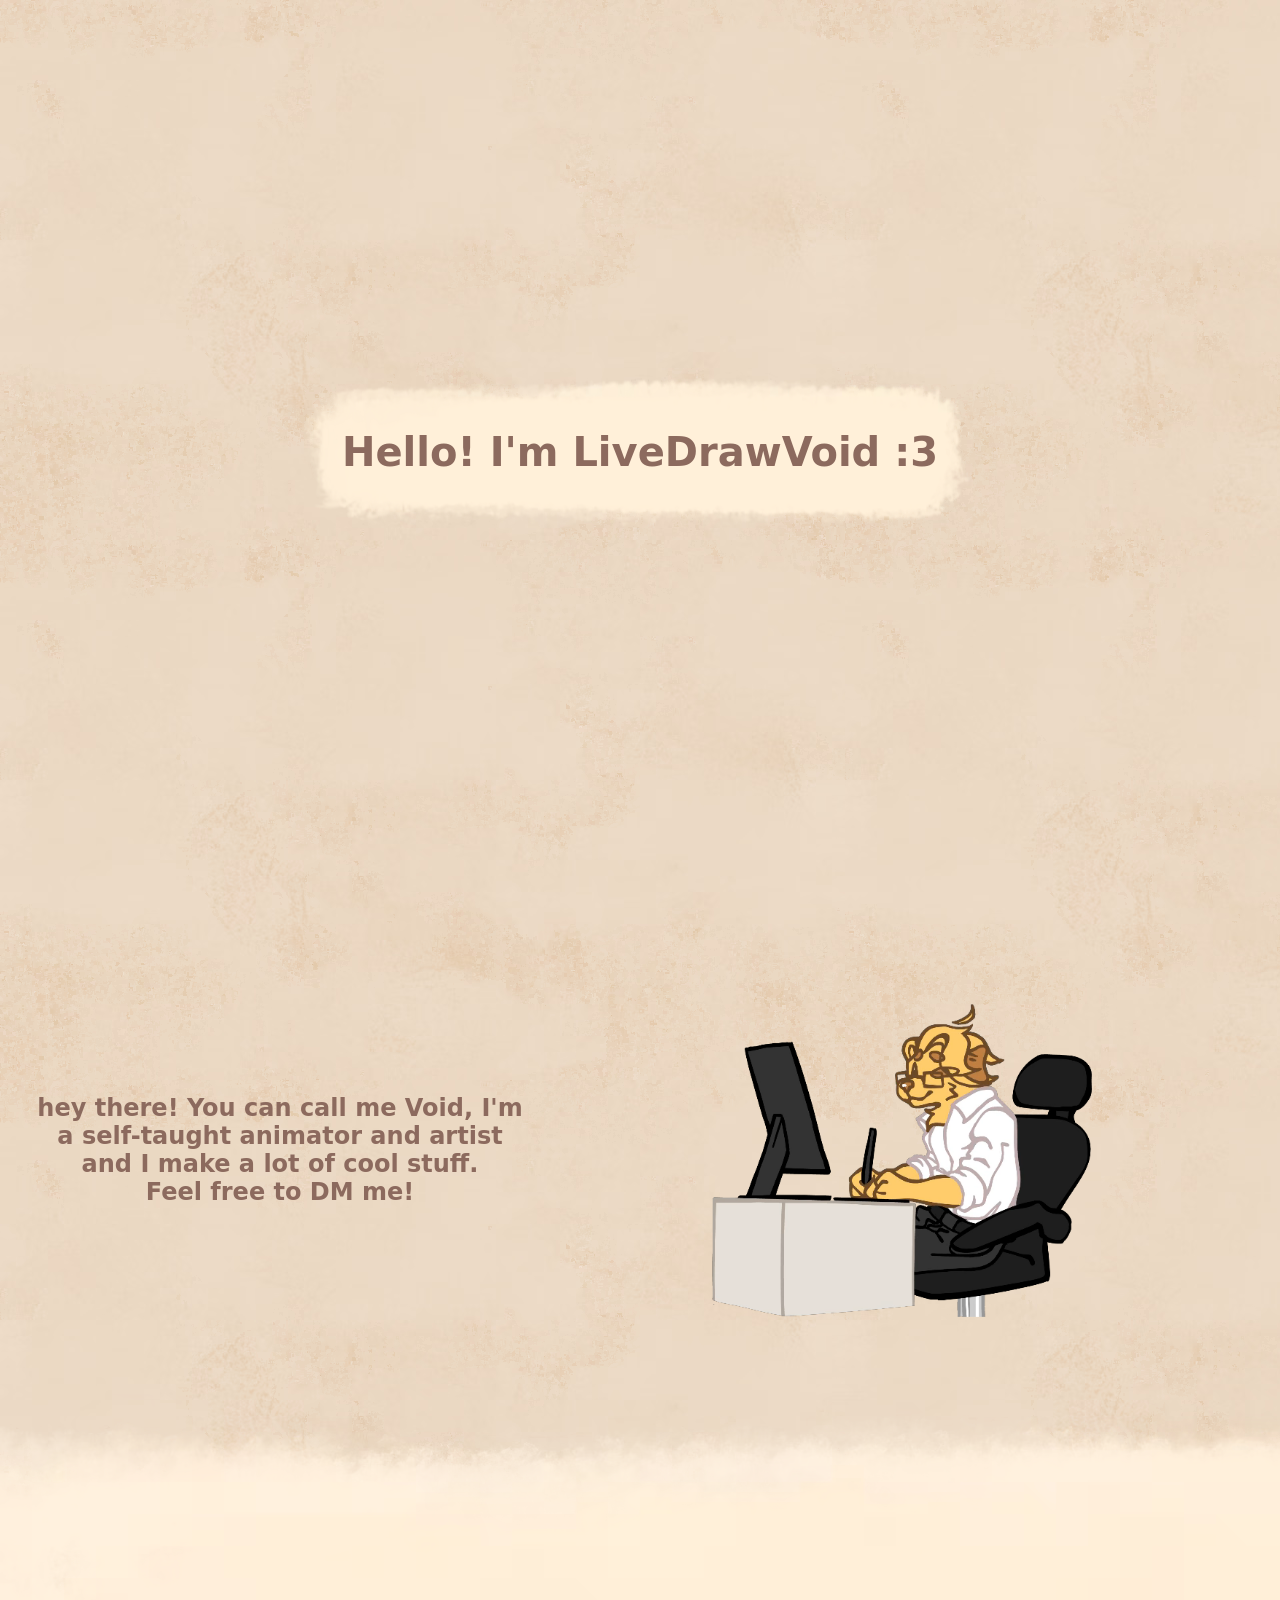
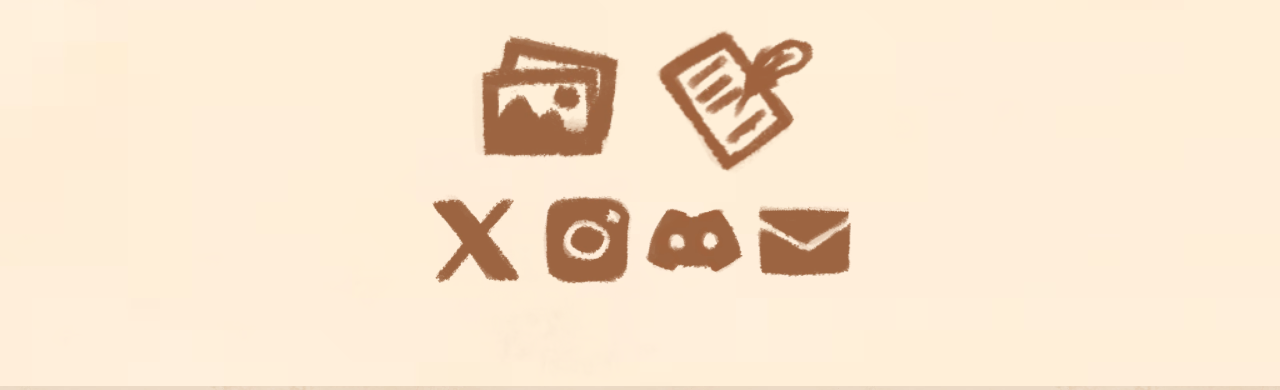
==== index.html @ 7f98d0b6 "Update index.html" ====
<!DOCTYPE html>
<html lang="en">
<head>
    <meta charset="UTF-8">
    <meta name="viewport" content="width=device-width, initial-scale=1.0">
    <title>Home Page | LiveDrawVoid</title>
    <link rel="stylesheet" href="style.css">
</head>
<body>

    <section class="hero">
        <div class="hero-content">
            <h1>Hello! I'm LiveDrawVoid :3</h1>
        </div>

        <div class="header-card">
            <img src="header.avif" class="header-img">
        </div>
    </section>

    <section class="main-content">
        <div class="oc-container">
            <div id="oc-box" class="oc-box">
                <video id="vid-intro" class="oc-video" muted playsinline><source src="intro.webm" type="video/webm"></video>
                <video id="vid-loop" class="oc-video" muted playsinline><source src="loop.webm" type="video/webm"></video>
                <video id="vid-wave" class="oc-video" muted playsinline><source src="wave.webm" type="video/webm"></video>
            </div>
        </div>
                <div class="description-content">
            <h2>hey there! You can call me Void, I'm a self-taught animator and artist and I make a lot of cool stuff.

                <br> Feel free to DM me!</h3>
                </div>
    </section>

    <section class="bottom-platform">
                <img src="cutoff.avif" class="btm-platform">
    </section>

    </section>
        <div class="bottom-nav-card">
            <div class="nav-section">

                <a href="ToS&Prices.html" class="btn-video-link">
                    <video autoplay loop muted playsinline class="btn-video"><source src="nav_tos.webm" type="video/webm"></video>
                </a>

                <a href="Gallery.html" class="btn-video-link">
                    <video autoplay loop muted playsinline class="btn-video"><source src="nav_gallery.webm" type="video/webm"></video>
                </a>

            </div>
            <div class="social-section">
                <div class="social-links">
                    <a href="https://twitter.com/LiveDrawVoid" target="_blank" class="btn-video-link">
                        <video autoplay loop muted playsinline class="btn-video soc-btn"><source src="nav_twitter.webm" type="video/webm"></video>
                    </a>
                    <a href="https://instagram.com/LiveDrawVoid_insta" target="_blank" class="btn-video-link">
                        <video autoplay loop muted playsinline class="btn-video soc-btn"><source src="nav_instagram.webm" type="video/webm"></video>
                    </a>
                    <a href="https://discordapp.com/users/1151491898117214212/" target="_blank" class="btn-video-link">
                        <video autoplay loop muted playsinline class="btn-video soc-btn"><source src="nav_discord.webm" type="video/webm"></video>
                    </a>
                    <a href="mailto:LiveDrawVoid@hotmail.com" class="btn-video-link">
                        <video autoplay loop muted playsinline class="btn-video soc-btn"><source src="nav_email.webm" type="video/webm"></video>
                    </a>
                </div>
            </div>
        </div>
    </section>

    <script src="script.js"></script>
    
<div id="apple-warning-popup" class="apple-popup" role="button" tabindex="0" aria-label="Dismiss warning">
  <div class="apple-popup-content">
    <h3>Apple Device Detected</h3>

    <h5>You're most likely using an Apple/iOS device, I'm really sorry if the site is not working well and I 
         reccomend checking from a non-Apple device.
    </h5>

    <a href="ToS&Prices.html" class="popup-hyperlink">Click here to check my Terms of service.</a>
  </div>
</div>
    
</body>
</html>
---- style.css ----
body {
    font-family: system-ui, -apple-system, BlinkMacSystemFont, 'Segoe UI', Roboto, sans-serif;
    scroll-behavior: smooth;
    background-attachment: scroll; 
    background-image: url('background.avif');
    background-repeat: repeat; 
    background-attachment: scrolled; 
    background-size: auto; 
    min-height: 135vh; 
    position: relative;
    margin: 0;
    min-width: 200px;
}

.hero {
    display: grid;
    position: relative;
    height: 100vh;
    justify-content: center;
    align-items: center;
    text-align: center;
    align-self: center;
    overflow-x: hidden;
}

.description-content {
    color: #8c6a5e;
    height: 40vh;
    display: flex;
    justify-content: center;
    align-items: center;
    text-align: center;
    max-width: 500px; 
    width: 90%; 
    word-wrap: break-word;
}

.header-card {
    position: absolute;
    top: 50%;
    left: 50%;
    transform: translate(-50%, -50%);
    z-index: -1;
    width: 684px;
    height: 171px;
    margin: auto;
    object-fit: cover; 
}


.hero-content h1 {
    font-size: 2.5rem;
    color: #8c6a5e;
    border-radius: 15px;
    margin-bottom: 30px;
    display: inline-block;
}

.main-content {
    display: flex;
    align-items: center;
    display: flex;
    flex-direction: row-reverse;
    flex-wrap: wrap;
    gap: 20px;
    justify-content: center;
    width: 100%;
    -webkit-user-select: none;
    -ms-user-select: none;
    user-select: none;
}

.nav-section {
    display: flex;
    justify-content: center;
    align-items: center;
    gap: 30px;
    padding: 15px;
    flex-wrap: wrap;
    flex-direction: row-reverse;
    margin-top: 200px;
}

.social-section {
    display: flex;
    justify-content: center;
    align-items: center;
    gap: 30px;
    padding-bottom: 100px;
    flex-wrap: wrap;
}

.oc-container {
    width: min(700px, 100vw);
    display: flex;
    justify-content: center;
    align-items: center;
    display: block;
    overflow: hidden;
}

.oc-box {
    position: relative;
    width: min(700px, 100vw);
    height: 500px;
    transition: transform 0.2s ease;
    display: block;
    margin: 0 auto;
    overflow: hidden;
    left: 50%;
    translate: -50% 0;
}

@media (hover: hover) {
.oc-box:active,.oc-box:hover {
    transform: scale(1.02);
}
}

.oc-box:active {
    transform: scale(1.02);
}

.oc-video {
    position: absolute;
    left: 0;
    width: 100%;
    height: 100%;
    opacity: 0;
    pointer-events: none;   
}

.oc-video.active {
    opacity: 1;
}

.btn-video-link {
    display: inline-block;
    text-decoration: none;
    line-height: 0;
}

.btn-video {
    width: min(35vw, 160px);
    height: auto;
    border-radius: 15px;
    object-fit: contain;
    transition: transform 0.2s;
}

.btn-video.soc-btn {
    width: min(20vw, 100px);
    height: auto;
}

.btn-video.nav-back {
    width: min(30vw, 160px);
    height: auto;
}

.btn-video:hover {
    transform: scale(1.08);
}

.social-links {
    display: flex;
    justify-content: center;
    gap: 10px;
    flex-wrap: wrap;
}

.bottom-platform {
   position: absolute;
   bottom: 0; 
   left: 0;        
   width: 100%;             
   z-index: -1;   
   pointer-events: none;     
   overflow: hidden;
} 

.bottom-platform img {
   height: 100%;
   object-fit: cover;   
   object-position: center bottom;
}

.page-header {
    text-align: center; 
    margin-bottom: 40px;
}

.top-platform {
    position: absolute;
    top: -30px; 
    left: 0;        
    width: 100%;             
    z-index: -1;   
    pointer-events: none;
    transform: scaleY(-1);
    overflow: hidden;
}

.tos-top-platform {
    position: absolute;
    top: -30px; 
    left: 0;        
    width: 100%;             
    z-index: -1;   
    pointer-events: none;
    transform: scaleY(-1);
    top: -250px;
    overflow: hidden;
}

.top-platform img {
   height: 100%;
   object-fit: cover;   
   object-position: center top;
}

.page-header h1 {
    font-size: min(6vw, 2.5rem);
    color: #8c6a5e;
    white-space: nowrap;
    margin-bottom: 50px;
    display: flex;
    align-items: center;
    justify-content: center;
    gap: 15px;
    margin-left: 15px;
    margin-right: 15px;
}

.header-emoji {
    width: min(15vw, 60px);
    height: auto;
    border-radius: 10px;
    object-fit: contain;
}

.content-section {
    max-width: 1000px;
    margin: 0 auto;
    padding: 40px 20px;
    justify-items: center;
}

.gallery-section {
    margin: 0 auto;
    justify-items: center;
    padding: 40px;
    max-width: 1000px;
}

.tos-box {
    background-color: rgba(255, 255, 255, 0.95);
    padding: 30px;
    border-radius: 15px;
    box-shadow: 0 5px 15px rgba(0,0,0,0.05);
    margin-bottom: 100px;
    max-width: min(80vw, 1000px);
}

.tos-box ul {
    line-height: 1.5;
    color: #4a3e3d;
    font-size: min(4vw, 16px);
}
.tos-box h2, h3, h4, h6 {
    color: #8c6a5e;
    margin-top: 50px;
}

.section-title {
    text-align: center;
    color: #8c6a5e;
    margin-bottom: 30px;
    border-radius: 10px;
}

.commission-status {
    text-align: center;
    color: #6b8c5e;
    margin-bottom: 30px;
    border-radius: 10px;
}

.price-grid-two {
    display: grid;
    grid-template-columns: 1fr;
    gap: 10vw;
    justify-items: center;
}

@media (min-width: 1100px) {
  .price-grid-two {
    grid-template-columns: repeat(2, 1fr);
    justify-content: center;
  }
}

.price-card {
    display: grid;
    min-width: 0;
    max-width: min(75vw, 400px);
    width: 100%;
    background-color: rgba(255, 255, 255, 0.95);
    padding: 30px;
    border-radius: 15px;
    text-align: center;
    color: #8c6a5e;
    box-shadow: 0 5px 15px rgba(0,0,0,0.05);
    justify-content: center;
    transition: transform 0.2s;
}

.price-card h4 {
margin-top: 10px;
}

.media-container {
    margin-bottom: 25px;
}

.grid-stickers {
    display: grid;
    row-gap: 30px;
    grid-template-columns: 1fr 1fr;
    grid-template-rows: 1fr 1fr;
    justify-items: center;
}

.grid-emojis {
    margin-top: 20px;
    margin-bottom: 30px;
    column-gap: 30px;
    row-gap: 30px;
    display: grid;
    grid-template-columns: 1fr 1fr 1fr;
    grid-template-rows: 1fr 1fr;
    justify-items: center;
}

.card-sticker {
    width: min(30vw, 180px);
    height: auto;
    border-radius: 10px;
    background-color: #f5ebe0;
    object-fit: contain;
    transition: transform 0.2s ease;
    cursor: pointer;
}

.card-emoji {
    width: min(20vw, 100px);
    height: auto;
    border-radius: 10px;
    background-color: #f5ebe0;
    object-fit: contain;
    transition: transform 0.2s ease;
    cursor: pointer;
}

.card-sticker:hover, .card-emoji:hover {
    transform: scale(1.15);
    z-index: 10;
    position: relative;
}

.price-tag {
    font-size: 1.5rem;
    font-weight: bold;
    color: #8c6a5e;
    margin: 10px 0;
}

.modal {
    position: fixed;
    top: 0;
    left: 0;
    width: 100%;
    height: 100%;
    background-color: rgba(0, 0, 0, 0.85);
    z-index: 1000;
    display: flex;
    justify-content: center;
    align-items: center;
    opacity: 0;
    visibility: hidden;
    transition: opacity 0.3s ease, visibility 0.3s ease;
}

.modal.active {
    opacity: 1;
    visibility: visible;
}

#modal-video {
    max-width: 90%;
    max-height: 90%;
    border-radius: 15px;
    box-shadow: 0 10px 30px rgba(0,0,0,0.5);
    background-color: transparent;
    transform: scale(0.95);
    transition: transform 0.3s ease;
}

.modal.active #modal-video {
    transform: scale(1);
}

.modal-close {
    position: absolute;
    top: 30px;
    right: 40px;
    color: white;
    font-size: 3rem;
    cursor: pointer;
    user-select: none;
    transition: transform 0.2s;
}

.modal-close:hover {
    transform: scale(1.2);
}

.gallery-social-promo {
    position: relative;
    text-align: center;
    margin-bottom: 140px;
}

.gallery-social-promo h2 {
    position: relative;
    color: #8c6a5e;
    margin-bottom: 25px;
}

.gallery-grid {
    width: 100%;
    position: relative;
    display: grid;
    grid-template-columns: repeat(auto-fit, minmax(min(35vw, 200px), 1fr));
    gap: 20px;
    justify-items: center;
    align-items: center;
}

.gallery-item {
    width: 100%;
    aspect-ratio: 1 / 1;
    border-radius: 15px;
    background-color: #f5ebe0;
    object-fit: contain;
    box-shadow: 0 5px 15px rgba(0,0,0,0.05);
    cursor: pointer;
    transition: transform 0.2s ease, box-shadow 0.2s ease;
}

.gallery-item:hover {
    transform: scale(1.05);
    box-shadow: 0 8px 25px rgba(0,0,0,0.1);
    z-index: 10;
    position: relative;
}


.apple-popup {
  position: fixed;
  top: 20px;
  left: 50%;
  transform: translate(-50%, -150%); 
  width: 350px;
  height: 250px;
  background-size: 100% 100%; 
  background-image: url('warning.avif');
  z-index: 999;
  display: flex;
  align-items: center;
  justify-content: center;
  text-align: center;
  padding: 20px;
  opacity: 0;
  visibility: hidden;
  transition: transform 0.6s ease, 
 visibility 0.4s;            
  cursor: pointer; 
}

.apple-popup.show {
  transform: translate(-50%, 0);
  opacity: 1;
  visibility: visible;
}

.apple-popup-content {
  padding: 20px;
  border-radius: 8px;
  color: #bdafa6;
  pointer-events: none; 
}

.apple-popup-content h3 {
  color: #cc7878;
  margin-top: 0;
  margin-bottom: 10px;
  font-size: 1.1rem;
}

.apple-popup-content p {
  margin: 0;
  font-size: 0.9rem;
  line-height: 1.4;
}

.popup-hyperlink {
  pointer-events: auto;
  color: #bdafa6;
  text-decoration: underline;
  font-weight: bold;
  cursor: pointer;
}

.popup-hyperlink:hover {
  color: #cc7878; /* Darker blue on hover */
}
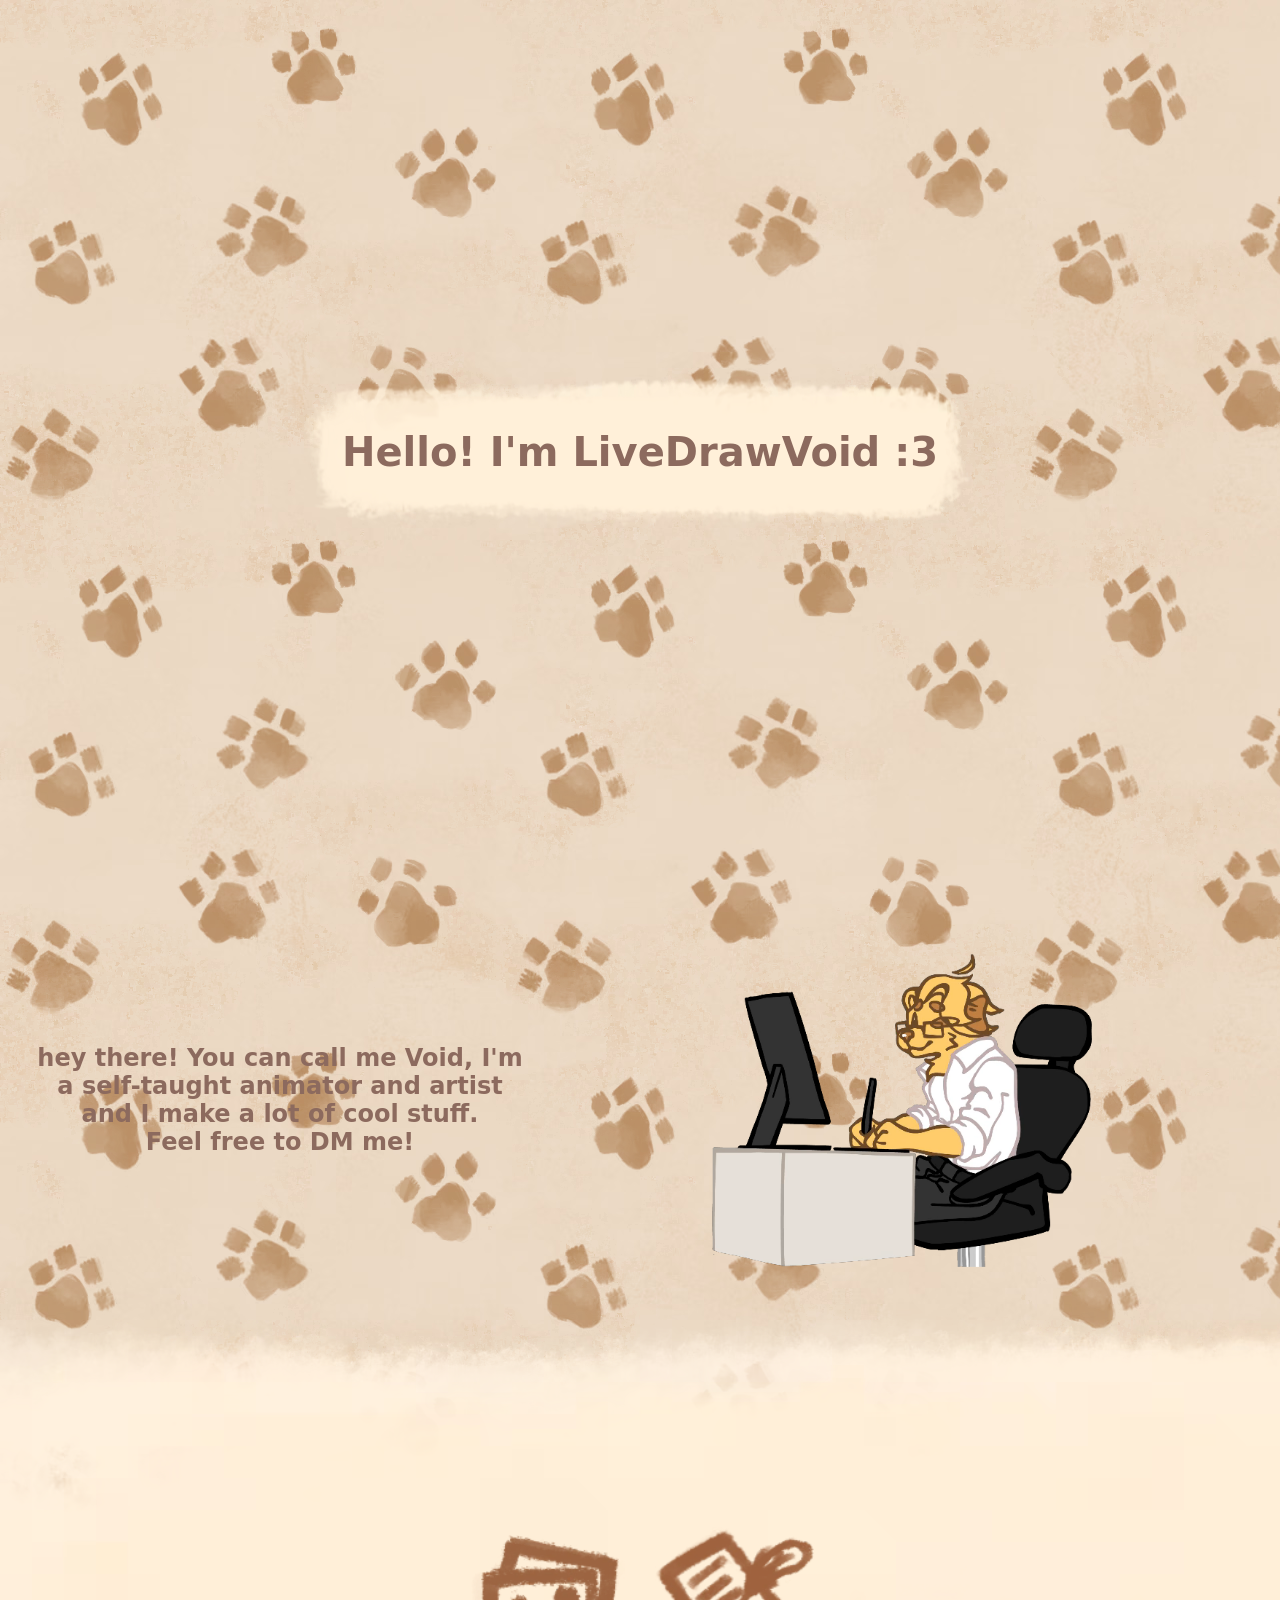
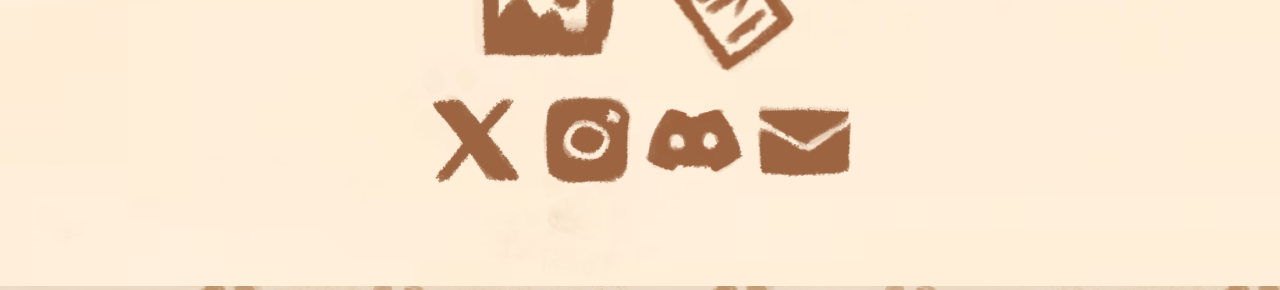
==== commit b72744b1: "background paw pattern and new halfbody example" ====
--- a/index.html
+++ b/index.html
@@ -1,12 +1,15 @@
 <!DOCTYPE html>
 <html lang="en">
 <head>
+    <link rel="shortcut icon" type="image/x-icon" href="favicon.ico">
     <meta charset="UTF-8">
     <meta name="viewport" content="width=device-width, initial-scale=1.0">
     <title>Home Page | LiveDrawVoid</title>
     <link rel="stylesheet" href="style.css">
 </head>
 <body>
+
+    <div class="pawbs"></div>
 
     <section class="hero">
         <div class="hero-content">
--- a/style.css
+++ b/style.css
@@ -10,6 +10,21 @@
     position: relative;
     margin: 0;
     min-width: 200px;
+}
+
+.pawbs {
+  position: absolute; 
+  top: 0;
+  left: 0;
+  width: 100%;
+  height: 100%;
+  background-image: url('pawbs.avif');
+  background-repeat: repeat;
+  image-rendering: pixelated;
+  image-rendering: crisp-edges;
+  opacity: 70%;
+  z-index: -1; 
+  pointer-events: none; 
 }
 
 .hero {
@@ -102,7 +117,7 @@
 .oc-box {
     position: relative;
     width: min(700px, 100vw);
-    height: 500px;
+    height: 400px;
     transition: transform 0.2s ease;
     display: block;
     margin: 0 auto;
@@ -113,12 +128,12 @@
 
 @media (hover: hover) {
 .oc-box:active,.oc-box:hover {
-    transform: scale(1.02);
+    transform: scale(1.015);
 }
 }
 
 .oc-box:active {
-    transform: scale(1.02);
+    transform: scale(1.015);
 }
 
 .oc-video {
@@ -262,8 +277,8 @@
     max-width: min(80vw, 1000px);
 }
 
-.tos-box ul {
-    line-height: 1.5;
+.tos-box li {
+    margin-top: 15px;
     color: #4a3e3d;
     font-size: min(4vw, 16px);
 }
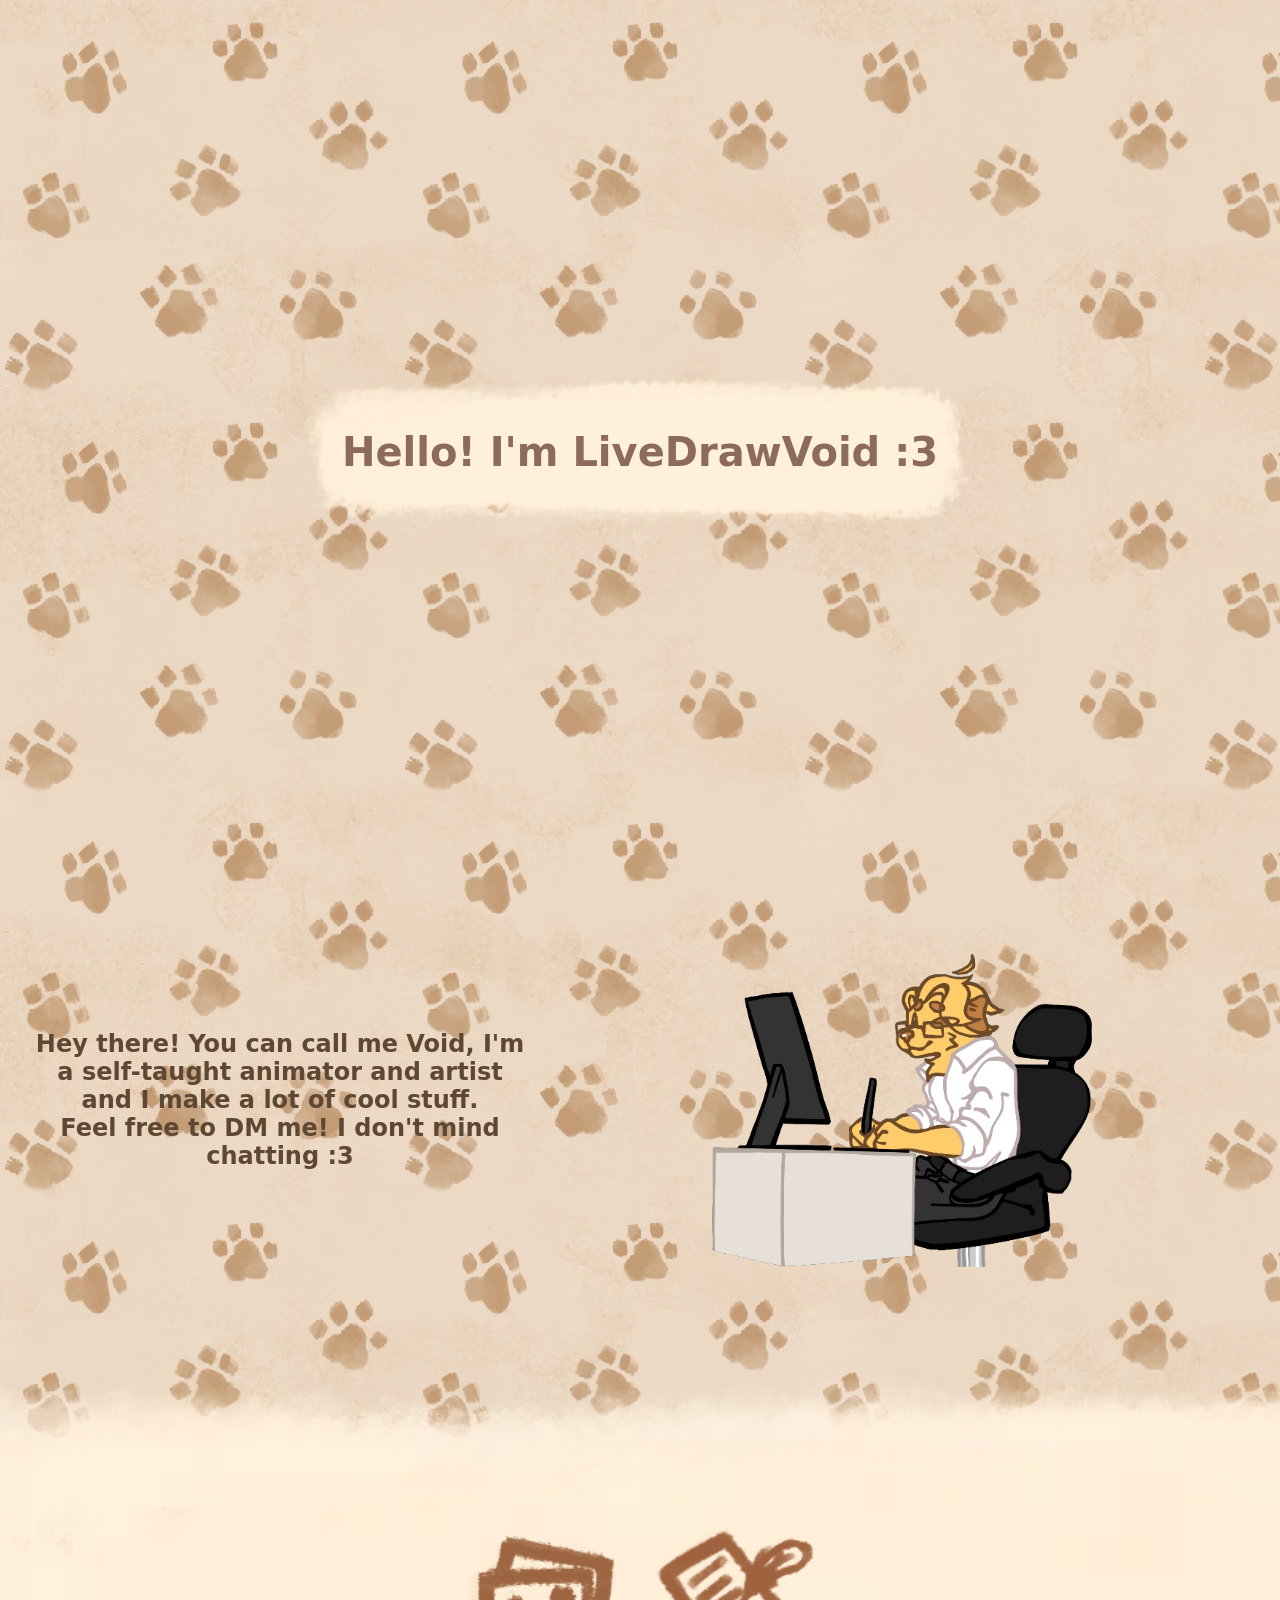
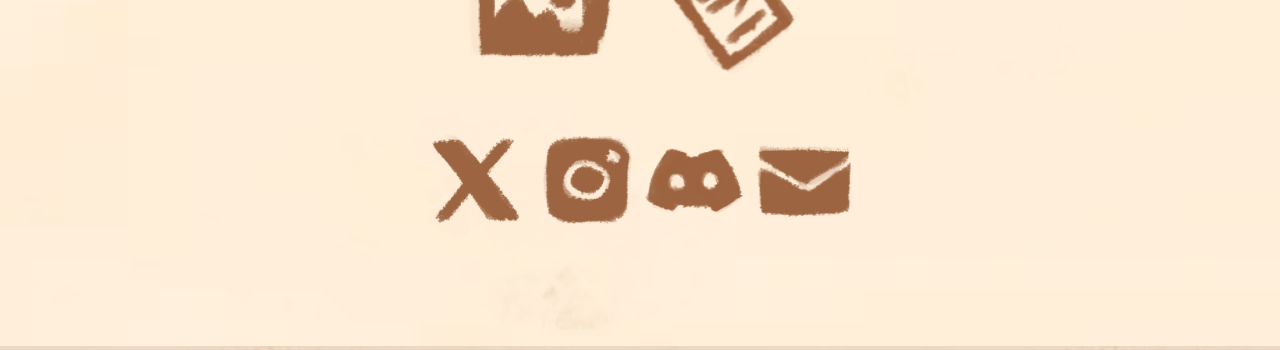
==== commit 9acd2f1b: "stuff" ====
--- a/index.html
+++ b/index.html
@@ -30,26 +30,37 @@
             </div>
         </div>
                 <div class="description-content">
-            <h2>hey there! You can call me Void, I'm a self-taught animator and artist and I make a lot of cool stuff.
+            <h2>Hey there! You can call me Void, I'm a self-taught animator and artist and I make a lot of cool stuff.
 
-                <br> Feel free to DM me!</h3>
+                <br> Feel free to DM me! I don't mind chatting :3</h3>
                 </div>
     </section>
 
-    <section class="bottom-platform">
-                <img src="cutoff.avif" class="btm-platform">
-    </section>
+    <section>
+        <div class="bottom-nav-card">
 
-    </section>
-        <div class="bottom-nav-card">
+                    <section class="bottom-platform">
+                     <img src="cutoff.avif" class="btm-platform">
+                    </section>
+
             <div class="nav-section">
 
-                <a href="ToS&Prices.html" class="btn-video-link">
+                <a href="ToS&Prices.html" class="tos-btn-video-link">
                     <video autoplay loop muted playsinline class="btn-video"><source src="nav_tos.webm" type="video/webm"></video>
+
+                    <div class="tos-label"> 
+                     <h2>ToS & Prices
+                    </div>
+
                 </a>
 
-                <a href="Gallery.html" class="btn-video-link">
+                <a href="Gallery.html" class="gallery-btn-video-link">
                     <video autoplay loop muted playsinline class="btn-video"><source src="nav_gallery.webm" type="video/webm"></video>
+
+                    <div class="gallery-label"> 
+                     <h2>Gallery
+                    </div>
+
                 </a>
 
             </div>
--- a/style.css
+++ b/style.css
@@ -22,7 +22,8 @@
   background-repeat: repeat;
   image-rendering: pixelated;
   image-rendering: crisp-edges;
-  opacity: 70%;
+  background-size: min(400px, 80vw) min(400px, 80vw);
+  opacity: 60%;
   z-index: -1; 
   pointer-events: none; 
 }
@@ -39,7 +40,7 @@
 }
 
 .description-content {
-    color: #8c6a5e;
+    color: #5e4833;
     height: 40vh;
     display: flex;
     justify-content: center;
@@ -149,18 +150,51 @@
     opacity: 1;
 }
 
-.btn-video-link {
+.tos-btn-video-link {
+    align-items: center;
+    justify-items: center;
     display: inline-block;
     text-decoration: none;
     line-height: 0;
 }
 
+.gallery-btn-video-link {
+    display: inline-block;
+    text-decoration: none;
+    line-height: 0;
+}
+
+
+
+.tos-btn-video-link h2, .gallery-btn-video-link h2 {
+   opacity: 0;
+   transition: ease 0.3s;
+   color: #8d5b2b;
+   text-align: center;
+   font-size: min(10vw, 1.5em)
+}
+
+.tos-btn-video-link:hover h2, .gallery-btn-video-link:hover h2 {
+  opacity: 1;
+}
+
+
+
 .btn-video {
+    display: block;
     width: min(35vw, 160px);
     height: auto;
     border-radius: 15px;
+    margin: 0 auto;
     object-fit: contain;
-    transition: transform 0.2s;
+    transition: scale 0.2s ease;
+}
+
+@media (hover: hover) {
+    .btn-video:hover,
+    .btn-video:active {
+        scale: 1.02;
+    }
 }
 
 .btn-video.soc-btn {
@@ -186,7 +220,7 @@
 
 .bottom-platform {
    position: absolute;
-   bottom: 0; 
+   bottom: -20px;
    left: 0;        
    width: 100%;             
    z-index: -1;   
@@ -279,7 +313,7 @@
 
 .tos-box li {
     margin-top: 15px;
-    color: #4a3e3d;
+    color: #4e433a;
     font-size: min(4vw, 16px);
 }
 .tos-box h2, h3, h4, h6 {
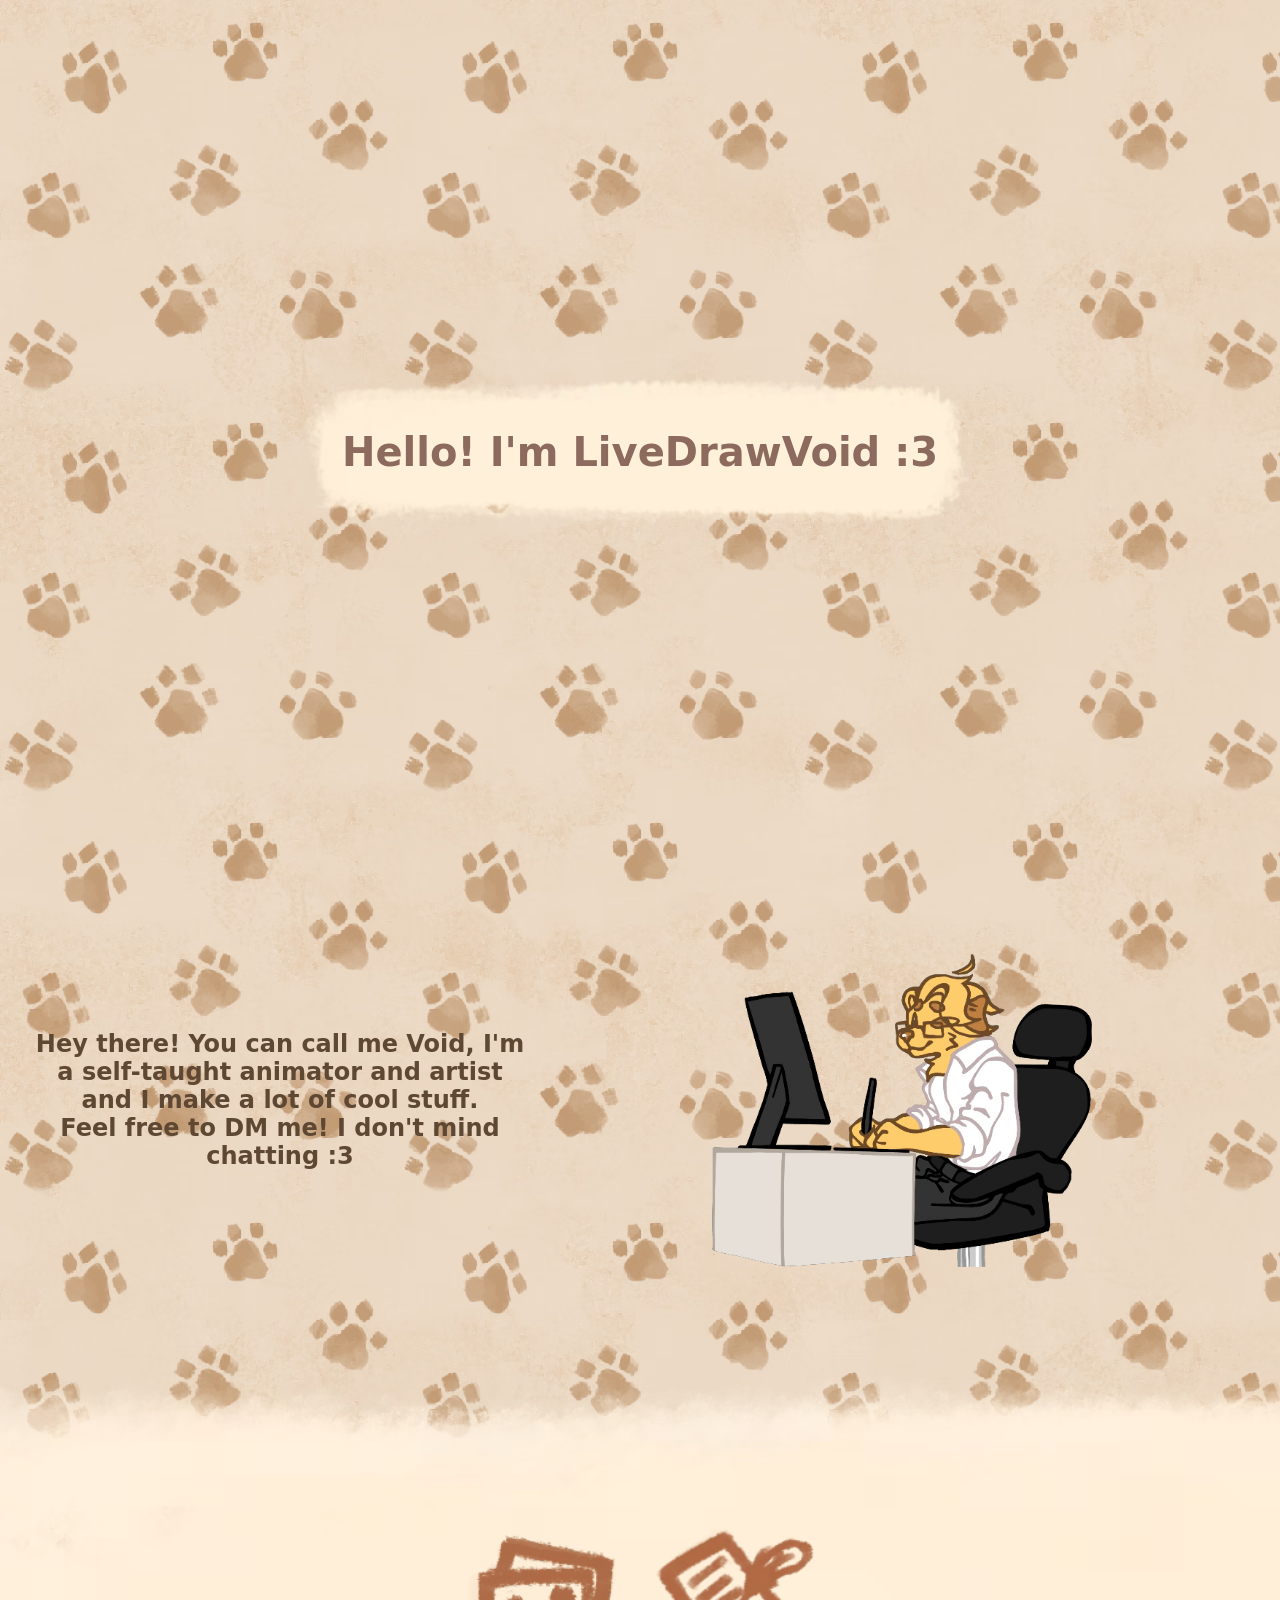
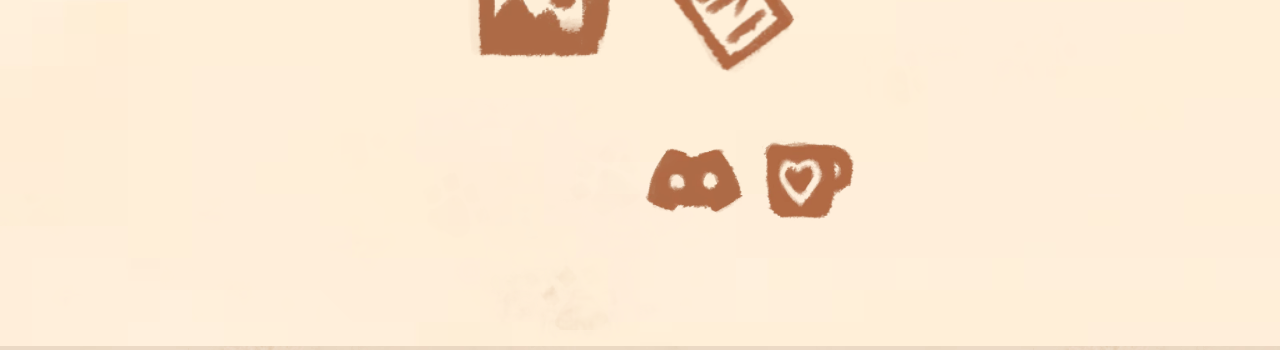
==== commit 7595f378: "stuff" ====
--- a/index.html
+++ b/index.html
@@ -48,9 +48,9 @@
                 <a href="ToS&Prices.html" class="tos-btn-video-link">
                     <video autoplay loop muted playsinline class="btn-video"><source src="nav_tos.webm" type="video/webm"></video>
 
-                    <div class="tos-label"> 
+                    <section class="tos-label"> 
                      <h2>ToS & Prices
-                    </div>
+                     </section>
 
                 </a>
 
@@ -75,8 +75,8 @@
                     <a href="https://discordapp.com/users/1151491898117214212/" target="_blank" class="btn-video-link">
                         <video autoplay loop muted playsinline class="btn-video soc-btn"><source src="nav_discord.webm" type="video/webm"></video>
                     </a>
-                    <a href="mailto:LiveDrawVoid@hotmail.com" class="btn-video-link">
-                        <video autoplay loop muted playsinline class="btn-video soc-btn"><source src="nav_email.webm" type="video/webm"></video>
+                    <a href="https://ko-fi.com/livedrawvoid" class="btn-video-link">
+                        <video autoplay loop muted playsinline class="btn-video soc-btn"><source src="nav_kofi.webm" type="video/webm"></video>
                     </a>
                 </div>
             </div>
--- a/style.css
+++ b/style.css
@@ -164,6 +164,10 @@
     line-height: 0;
 }
 
+a {
+    color: inherit;
+    text-decoration: none;
+}
 
 
 .tos-btn-video-link h2, .gallery-btn-video-link h2 {
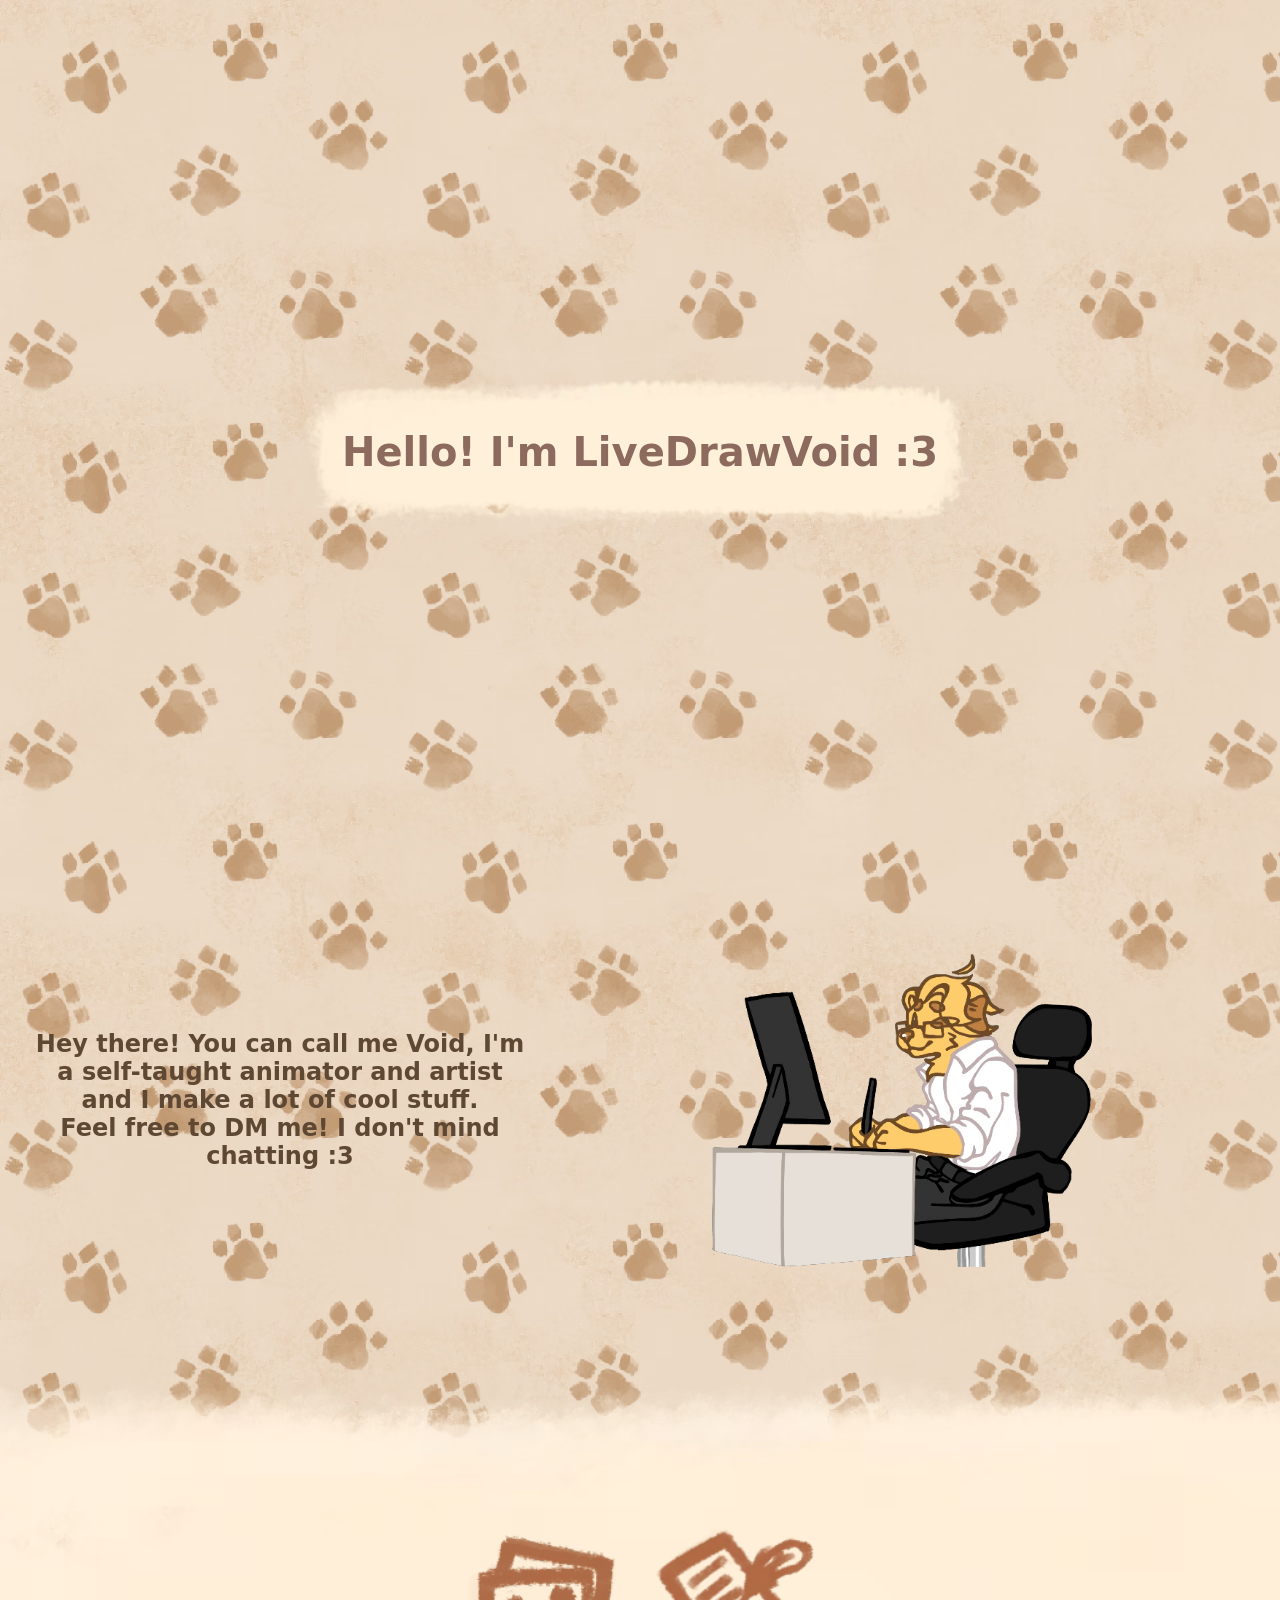
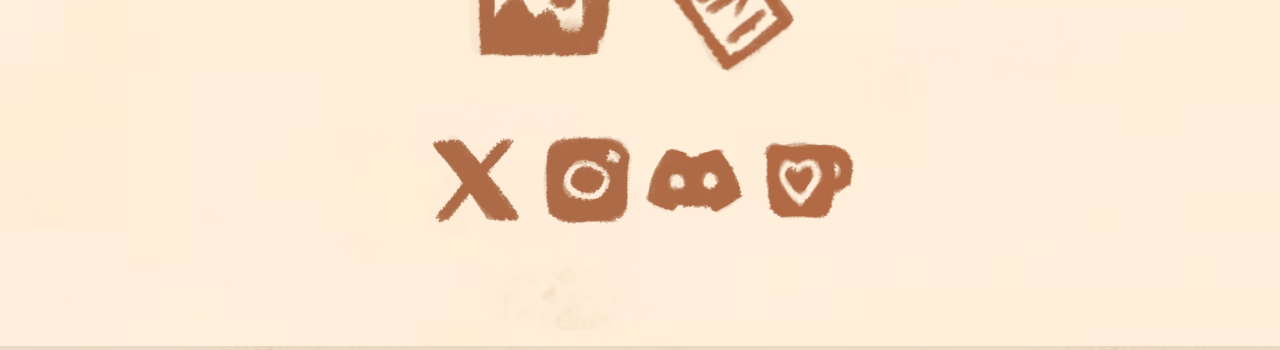
==== commit 6ee0b372: "Update index.html" ====
--- a/index.html
+++ b/index.html
@@ -67,10 +67,10 @@
             <div class="social-section">
                 <div class="social-links">
                     <a href="https://twitter.com/LiveDrawVoid" target="_blank" class="btn-video-link">
-                        <video autoplay loop muted playsinline class="btn-video soc-btn"><source src="nav_twitter.webm" type="video/webm"></video>
+                        <video autoplay loop muted playsinline class="btn-video soc-btn"><source src="nav_x.webm" type="video/webm"></video>
                     </a>
                     <a href="https://instagram.com/LiveDrawVoid_insta" target="_blank" class="btn-video-link">
-                        <video autoplay loop muted playsinline class="btn-video soc-btn"><source src="nav_instagram.webm" type="video/webm"></video>
+                        <video autoplay loop muted playsinline class="btn-video soc-btn"><source src="nav_insta.webm" type="video/webm"></video>
                     </a>
                     <a href="https://discordapp.com/users/1151491898117214212/" target="_blank" class="btn-video-link">
                         <video autoplay loop muted playsinline class="btn-video soc-btn"><source src="nav_discord.webm" type="video/webm"></video>
